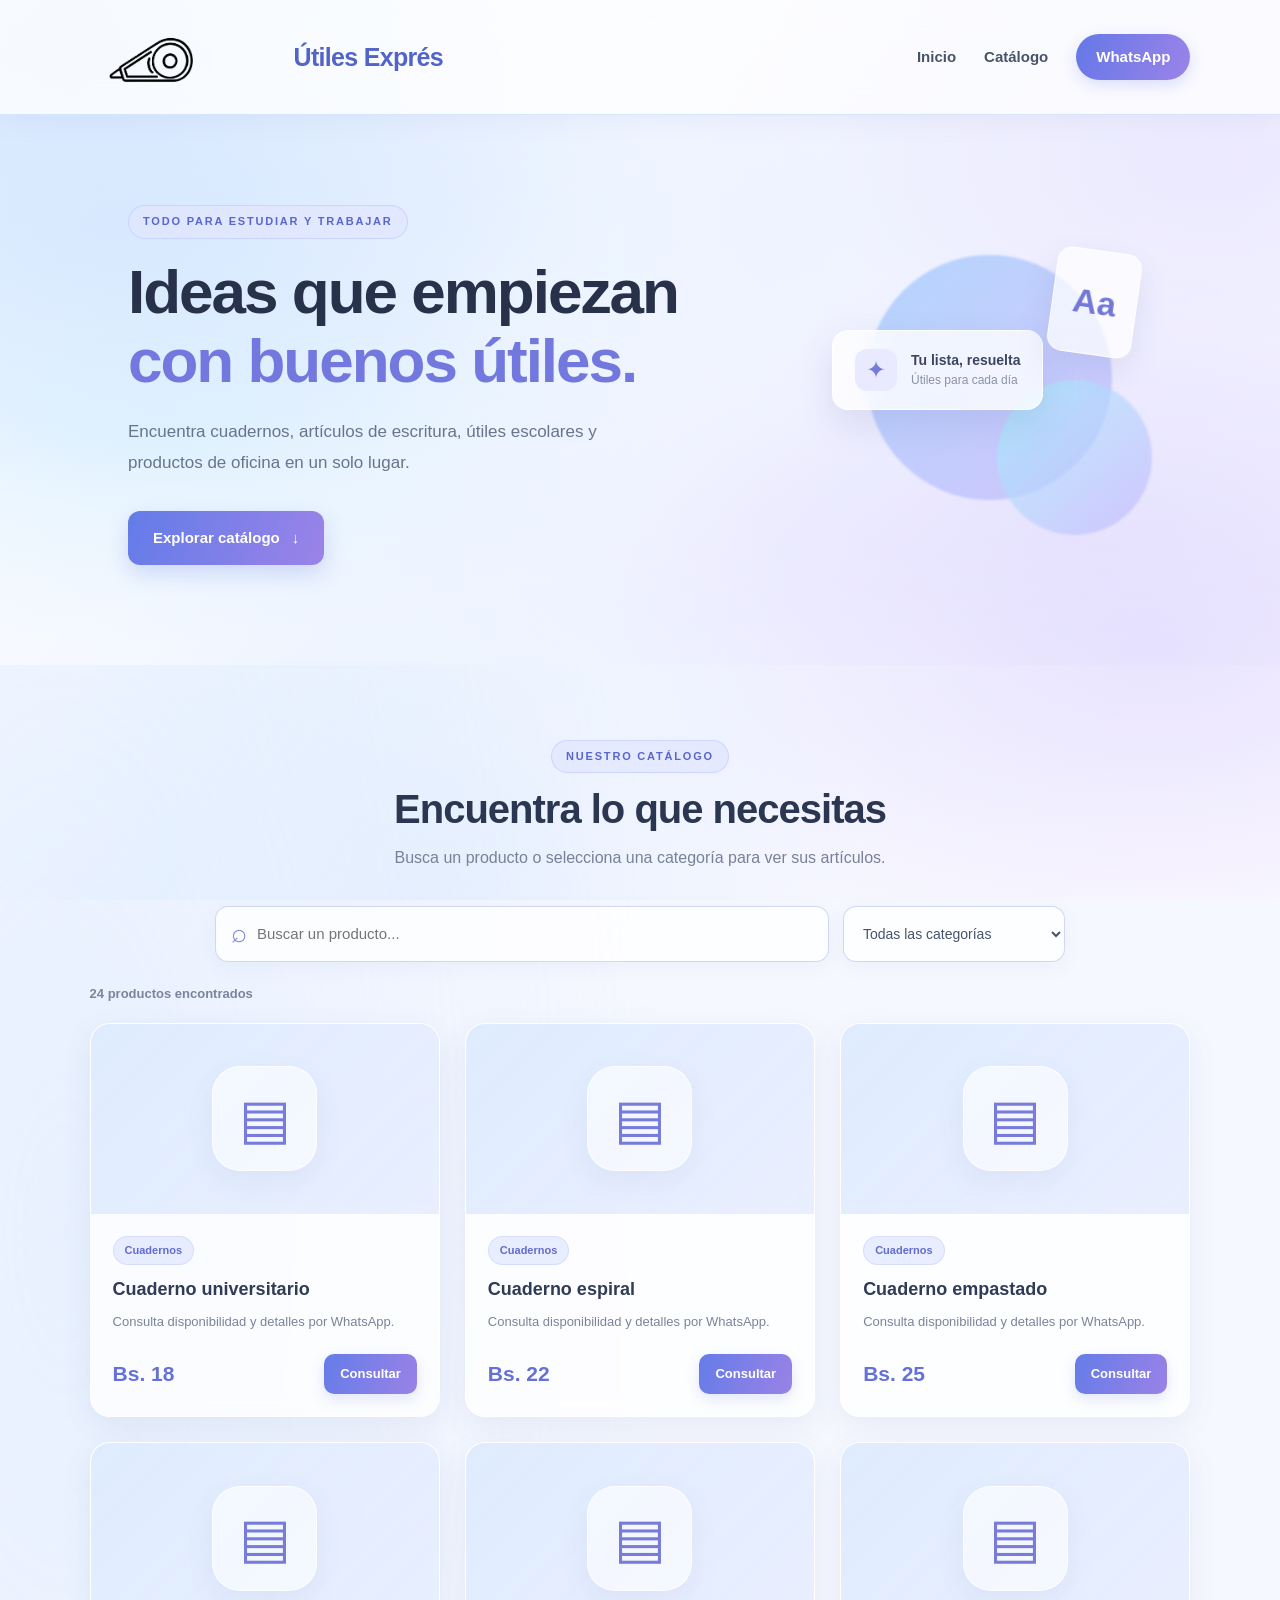
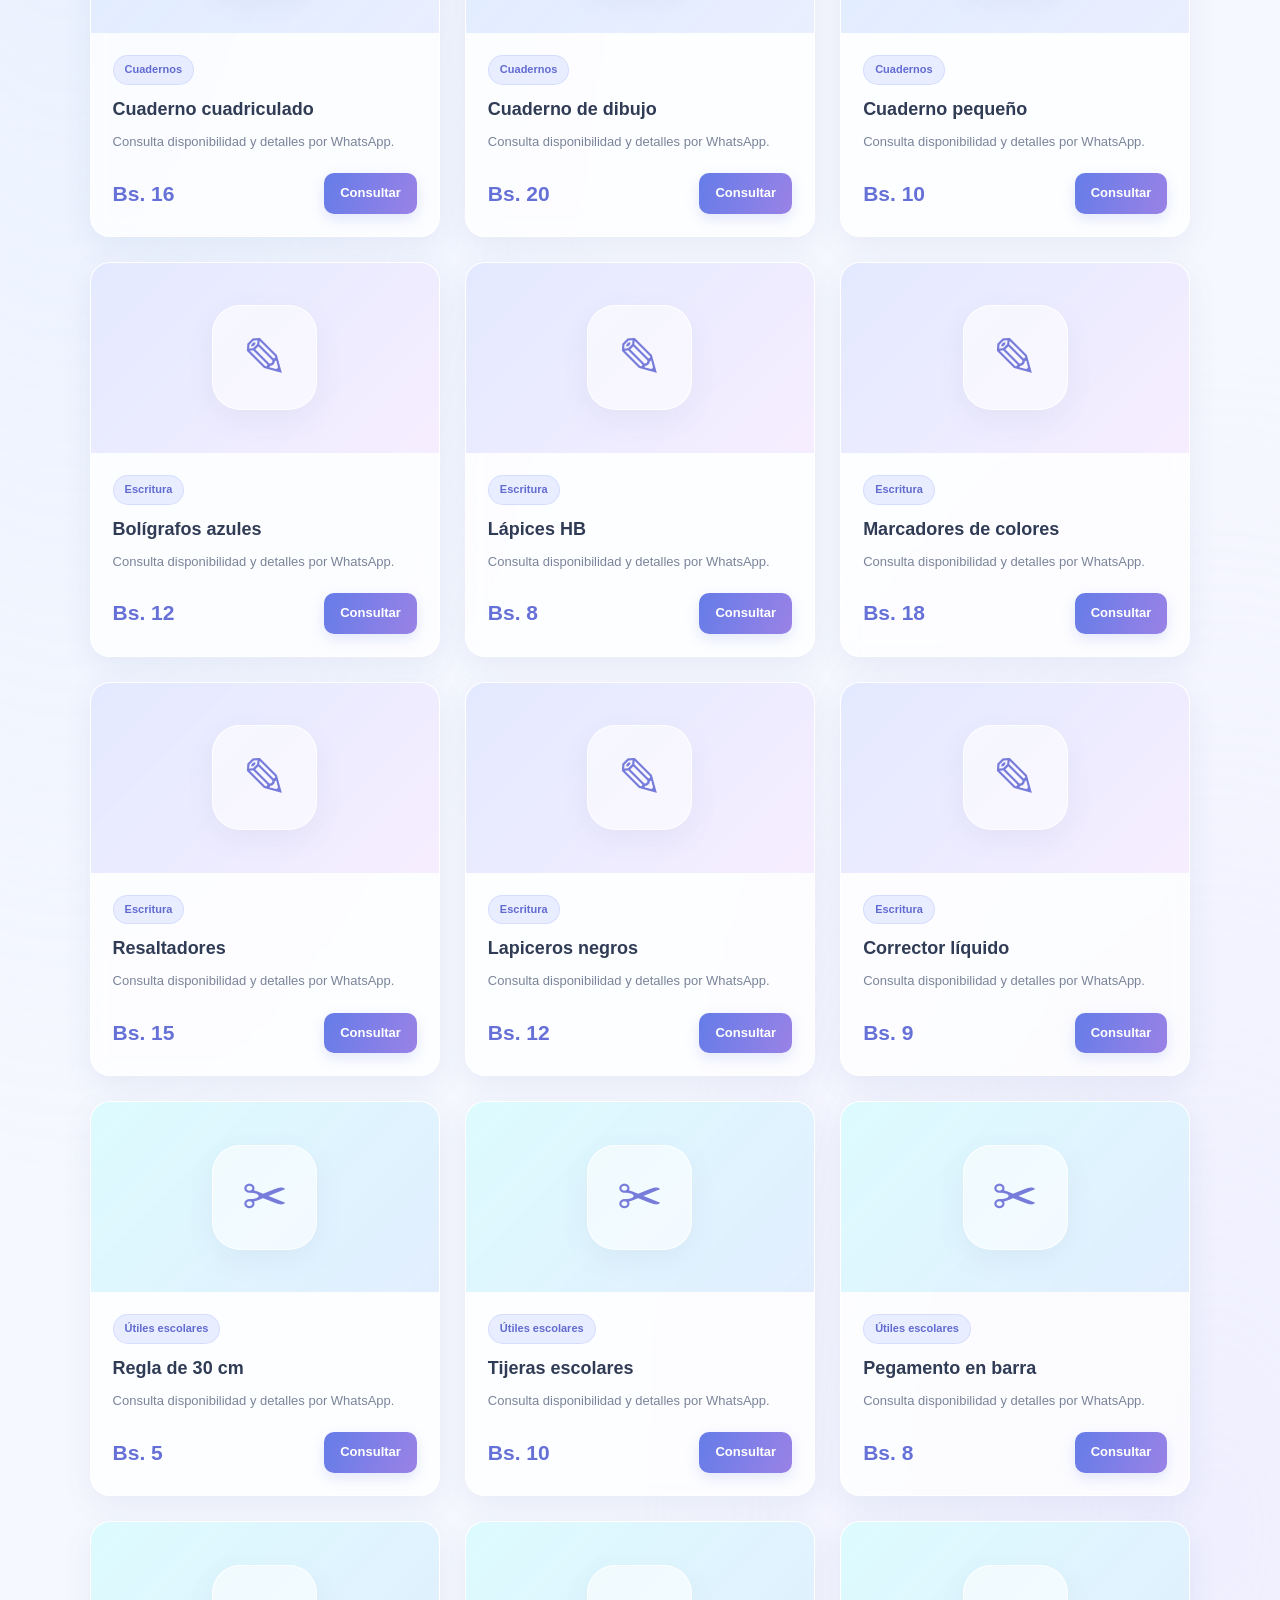
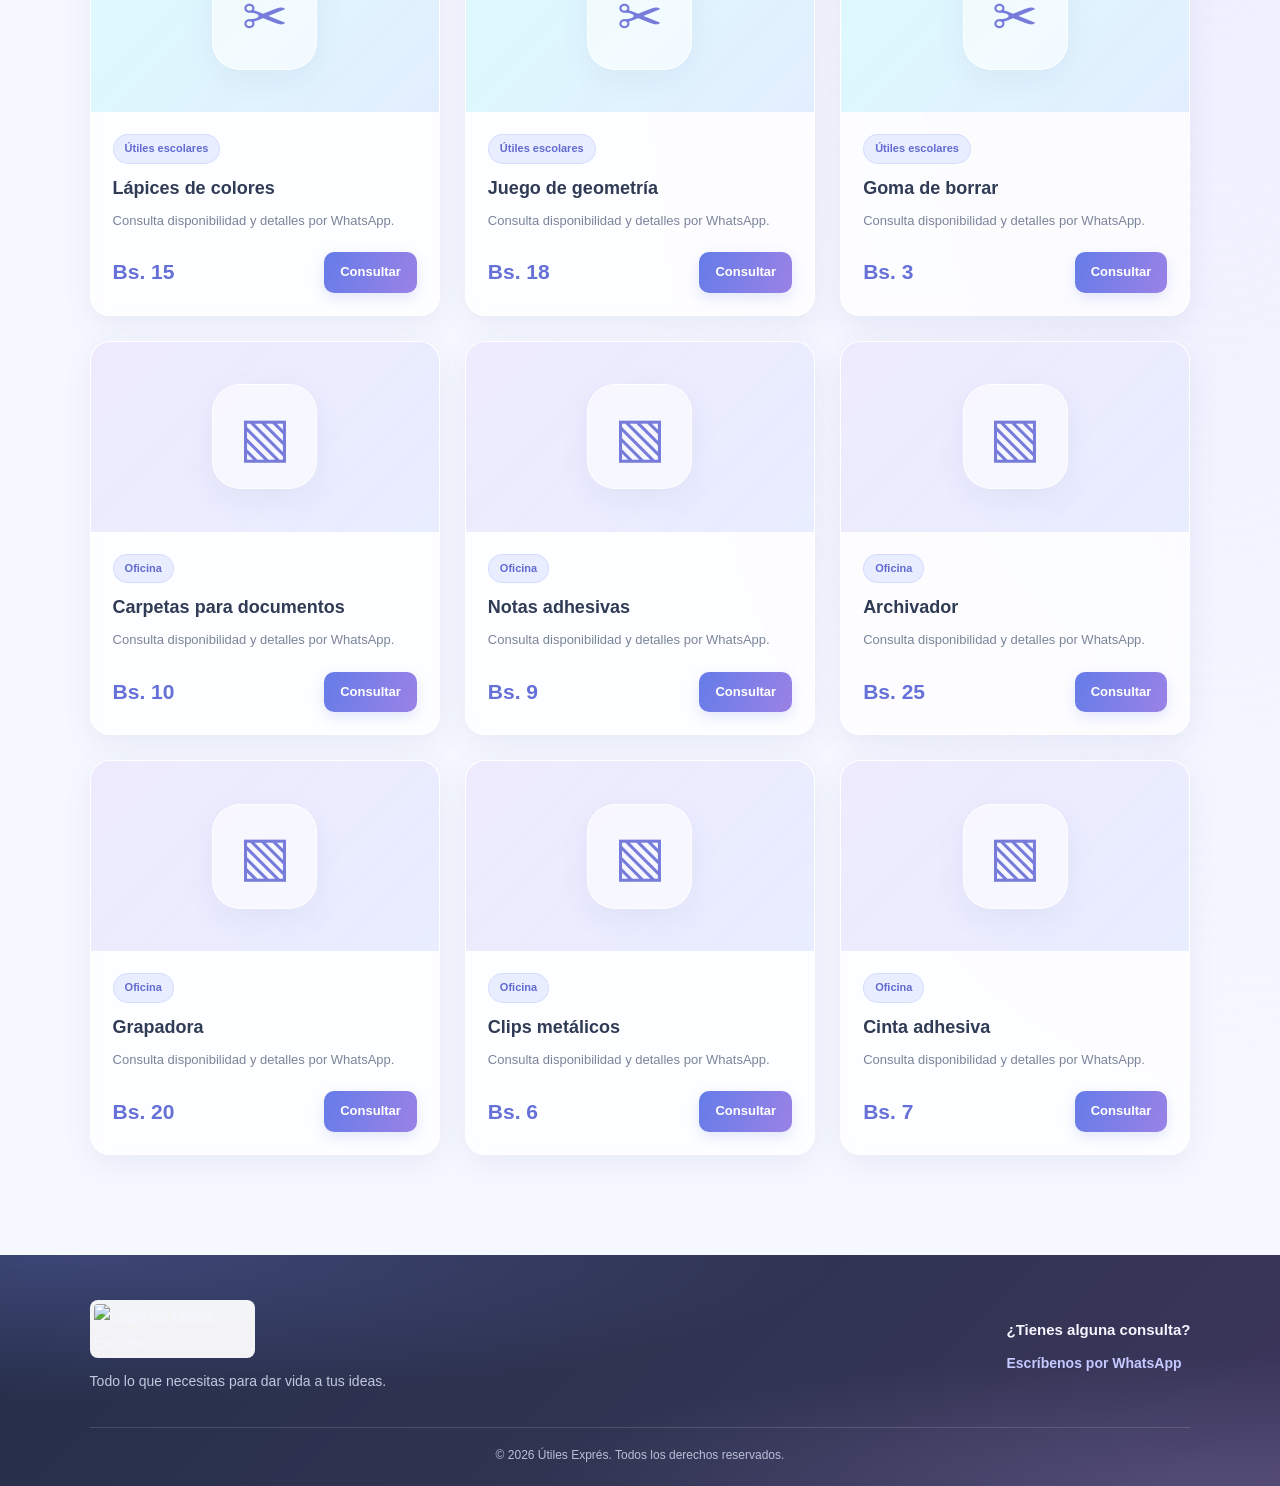
==== index.html @ eb725228 "eduuuuu" ====
<!DOCTYPE html>
<html lang="es">
<head>
    <meta charset="UTF-8">
    <meta name="viewport" content="width=device-width, initial-scale=1.0">
    <meta name="description" content="Catálogo de útiles escolares y artículos de oficina de Útiles Exprés.">

    <title>Útiles Exprés | Catálogo</title>

    <link rel="stylesheet" href="style.css">
    <script src="script.js" defer></script>
</head>

<body>

    <!-- ENCABEZADO -->
    <header class="encabezado">

        <a class="marca" href="#inicio" aria-label="Útiles Exprés">

            <img
                class="logo"
                src="static/logo.jpg"
                alt="Logo de Útiles Exprés"
            >

            <span class="nombre-marca">Útiles Exprés</span>

        </a>

        <nav aria-label="Navegación principal">
            <a href="#inicio">Inicio</a>
            <a href="#catalogo">Catálogo</a>

            <a
                class="nav-contacto"
                href="https://wa.me/59165713521?text=Hola%2C%20quiero%20consultar%20por%20sus%20productos."
                target="_blank"
                rel="noopener noreferrer"
            >
                WhatsApp
            </a>
        </nav>

    </header>


    <!-- CONTENIDO PRINCIPAL -->
    <main>

        <!-- PORTADA -->
        <section class="portada" id="inicio">

            <div class="portada-contenido">

                <span class="etiqueta">
                    TODO PARA ESTUDIAR Y TRABAJAR
                </span>

                <h1>
                    Ideas que empiezan<br>
                    <span>con buenos útiles.</span>
                </h1>

                <p>
                    Encuentra cuadernos, artículos de escritura,
                    útiles escolares y productos de oficina en un solo lugar.
                </p>

                <a class="boton-principal" href="#catalogo">
                    Explorar catálogo
                    <span aria-hidden="true">↓</span>
                </a>

            </div>


            <div class="portada-decoracion" aria-hidden="true">

                <div class="circulo circulo-uno"></div>
                <div class="circulo circulo-dos"></div>

                <div class="tarjeta-flotante">
                    <span>✦</span>

                    <div>
                        <strong>Tu lista, resuelta</strong>
                        <small>Útiles para cada día</small>
                    </div>
                </div>

                <div class="hoja-flotante">Aa</div>

            </div>

        </section>


        <!-- CATÁLOGO -->
        <section class="productos seccion" id="catalogo">

            <div class="titulo-seccion">

                <span class="etiqueta">
                    NUESTRO CATÁLOGO
                </span>

                <h2>Encuentra lo que necesitas</h2>

                <p>
                    Busca un producto o selecciona una categoría
                    para ver sus artículos.
                </p>

            </div>


            <!-- BUSCADOR Y CATEGORÍAS -->
            <div class="controles-catalogo">

                <label class="buscador-wrap">

                    <span aria-hidden="true">⌕</span>

                    <input
                        type="search"
                        id="buscador"
                        placeholder="Buscar un producto..."
                        aria-label="Buscar productos"
                    >

                </label>


                <label class="categoria-wrap">

                    <span class="sr-only">
                        Filtrar por categoría
                    </span>

                    <select id="categoria" aria-label="Filtrar por categoría">

                        <option value="todos">
                            Todas las categorías
                        </option>

                        <option value="cuadernos">
                            Cuadernos
                        </option>

                        <option value="escritura">
                            Escritura
                        </option>

                        <option value="escolar">
                            Útiles escolares
                        </option>

                        <option value="oficina">
                            Oficina
                        </option>

                    </select>

                </label>

            </div>


            <!-- RESULTADOS -->
            <div
                class="resumen-resultados"
                id="resumen-resultados"
                aria-live="polite"
            ></div>


            <!-- PRODUCTOS GENERADOS POR JAVASCRIPT -->
            <div
                class="catalogo-grid"
                id="lista-productos"
            ></div>


            <p class="sin-resultados" id="sin-resultados" hidden>
                No encontramos productos con esa búsqueda.
                Prueba con otro nombre o categoría.
            </p>

        </section>

    </main>


    <!-- PIE DE PÁGINA -->
    <footer>

        <div class="footer-contenido">

            <div>

                <a
                    class="marca marca-footer"
                    href="#inicio"
                    aria-label="Volver al inicio"
                >

                    <img
                        class="logo logo-footer"
                        src="static/logo.jpeg"
                        alt="Logo de Útiles Exprés"
                    >

                </a>

                <p>
                    Todo lo que necesitas para dar vida a tus ideas.
                </p>

            </div>


            <div class="footer-contacto">

                <strong>¿Tienes alguna consulta?</strong>

                <a
                    href="https://wa.me/59165713521?text=Hola%2C%20quiero%20hacer%20una%20consulta."
                    target="_blank"
                    rel="noopener noreferrer"
                >
                    Escríbenos por WhatsApp
                </a>

            </div>

        </div>


        <div class="copyright">

            © <span id="anio"></span>
            Útiles Exprés. Todos los derechos reservados.

        </div>

    </footer>

</body>
</html>
---- style.css ----
/* =========================================
   1. CONFIGURACIÓN GENERAL
========================================= */

* {
    margin: 0;
    padding: 0;
    box-sizing: border-box;
}

html {
    scroll-behavior: smooth;
    scroll-padding-top: 100px;
    background: #f5f7ff;
}

body {
    min-height: 100vh;
    font-family: "Segoe UI", Arial, sans-serif;
    color: #29334b;
    line-height: 1.6;
    overflow-x: hidden;

    /* Degradados suaves en toda la página */
    background:
        radial-gradient(ellipse at 5% 5%,
            rgba(191, 219, 254, 0.60), transparent 35%),
        radial-gradient(ellipse at 95% 18%,
            rgba(221, 214, 254, 0.52), transparent 35%),
        radial-gradient(ellipse at 12% 48%,
            rgba(186, 230, 253, 0.40), transparent 32%),
        radial-gradient(ellipse at 90% 72%,
            rgba(196, 181, 253, 0.35), transparent 34%),
        radial-gradient(ellipse at 35% 98%,
            rgba(219, 234, 254, 0.55), transparent 35%),
        linear-gradient(135deg, #fbfcff, #f0f5ff 48%, #faf7ff);

    background-attachment: fixed;
}

a {
    color: inherit;
    text-decoration: none;
    transition: color 0.25s ease, transform 0.25s ease,
                box-shadow 0.25s ease;
}

button,
input,
select {
    font: inherit;
}

img {
    max-width: 100%;
    display: block;
}

[hidden] {
    display: none !important;
}

.sr-only {
    position: absolute;
    width: 1px;
    height: 1px;
    padding: 0;
    margin: -1px;
    overflow: hidden;
    clip: rect(0, 0, 0, 0);
    white-space: nowrap;
    border: 0;
}


/* =========================================
   2. ENCABEZADO Y LOGO
========================================= */

.encabezado {
    position: sticky;
    top: 0;
    z-index: 100;

    display: flex;
    align-items: center;
    justify-content: space-between;
    gap: 25px;

    padding: 12px 7%;
    background: rgba(255, 255, 255, 0.76);
    border-bottom: 1px solid rgba(191, 219, 254, 0.65);
    box-shadow: 0 5px 25px rgba(100, 116, 180, 0.08);

    backdrop-filter: blur(18px);
    -webkit-backdrop-filter: blur(18px);
}

.marca {
    display: inline-flex;
    align-items: center;
    gap: 14px;
    flex-shrink: 0;
    text-decoration: none;
}

/* NUEVO TEXTO JUNTO AL LOGO */

.nombre-marca {
    color: #5264c9;
    font-size: 25px;
    font-weight: 800;
    letter-spacing: -0.7px;
    white-space: nowrap;
}

.logo {
    width: 190px;
    height: 90px;
    object-fit: contain;
    object-position: left center;
}

nav {
    display: flex;
    align-items: center;
    justify-content: flex-end;
    flex-wrap: wrap;
    gap: 28px;
}

nav a {
    color: #48536a;
    font-size: 15px;
    font-weight: 650;
}

nav a:hover {
    color: #5b63d9;
}

nav .nav-contacto {
    padding: 11px 20px;
    color: white;
    border-radius: 30px;
    background: linear-gradient(110deg, #6578e8, #9b83e8);
    box-shadow: 0 5px 15px rgba(101, 120, 232, 0.22);
}

nav .nav-contacto:hover {
    color: white;
    transform: translateY(-2px);
    box-shadow: 0 8px 20px rgba(101, 120, 232, 0.30);
}


/* =========================================
   3. PORTADA
========================================= */

.portada {
    position: relative;
    isolation: isolate;
    overflow: hidden;

    display: flex;
    align-items: center;
    justify-content: space-between;
    gap: 45px;

    min-height: 510px;
    padding: 90px 10% 100px;

    background:
        radial-gradient(ellipse at 10% 20%,
            rgba(191, 219, 254, 0.40), transparent 45%),
        radial-gradient(ellipse at 85% 75%,
            rgba(221, 214, 254, 0.44), transparent 45%),
        rgba(255, 255, 255, 0.16);
}

.portada-contenido {
    position: relative;
    z-index: 2;
    width: min(100%, 650px);
}

.etiqueta {
    display: inline-block;
    margin-bottom: 18px;
    padding: 7px 14px;

    color: #5866ce;
    background: rgba(225, 231, 255, 0.76);
    border: 1px solid rgba(165, 180, 252, 0.38);
    border-radius: 30px;

    font-size: 11px;
    font-weight: 800;
    letter-spacing: 1.8px;
}

.portada h1 {
    margin-bottom: 22px;
    color: #27324a;
    font-size: clamp(38px, 5vw, 62px);
    font-weight: 800;
    letter-spacing: -2px;
    line-height: 1.12;
}

.portada h1 span {
    color: #7278dd;
}

.portada-contenido > p {
    max-width: 540px;
    margin-bottom: 32px;
    color: #68748c;
    font-size: 17px;
    line-height: 1.8;
}

.boton-principal {
    display: inline-flex;
    align-items: center;
    gap: 12px;

    padding: 15px 25px;
    border-radius: 12px;
    color: white;

    background: linear-gradient(110deg, #637ce8, #9b83e8);
    box-shadow: 0 9px 22px rgba(101, 120, 232, 0.24);

    font-size: 15px;
    font-weight: 750;
}

.boton-principal:hover {
    color: white;
    transform: translateY(-3px);
    box-shadow: 0 13px 28px rgba(101, 120, 232, 0.32);
}

/* Decoración de la portada */

.portada-decoracion {
    position: relative;
    flex: 0 0 320px;
    height: 300px;
}

.circulo {
    position: absolute;
    border-radius: 50%;
    filter: blur(1px);
}

.circulo-uno {
    width: 245px;
    height: 245px;
    top: 20px;
    left: 35px;
    background: linear-gradient(135deg,
        rgba(147, 197, 253, 0.65),
        rgba(196, 181, 253, 0.65));
}

.circulo-dos {
    width: 155px;
    height: 155px;
    right: 0;
    bottom: 0;
    background: linear-gradient(135deg,
        rgba(165, 243, 252, 0.65),
        rgba(196, 181, 253, 0.65));
}

.tarjeta-flotante {
    position: absolute;
    top: 95px;
    left: 0;

    display: flex;
    align-items: center;
    gap: 14px;

    padding: 18px 22px;
    border: 1px solid rgba(255, 255, 255, 0.85);
    border-radius: 16px;

    background: rgba(255, 255, 255, 0.78);
    box-shadow: 0 15px 35px rgba(75, 91, 150, 0.13);

    backdrop-filter: blur(12px);
}

.tarjeta-flotante > span {
    display: grid;
    place-items: center;
    width: 42px;
    height: 42px;
    border-radius: 12px;
    background: #e9eaff;
    color: #777cda;
    font-size: 24px;
}

.tarjeta-flotante strong,
.tarjeta-flotante small {
    display: block;
}

.tarjeta-flotante strong {
    color: #3c4560;
    font-size: 14px;
}

.tarjeta-flotante small {
    color: #8992a8;
    font-size: 12px;
}

.hoja-flotante {
    position: absolute;
    right: 15px;
    top: 15px;

    display: grid;
    place-items: center;
    width: 85px;
    height: 105px;

    border: 1px solid rgba(255, 255, 255, 0.9);
    border-radius: 15px;
    background: rgba(255, 255, 255, 0.72);
    box-shadow: 0 12px 30px rgba(82, 99, 160, 0.12);

    color: #7378d8;
    font-size: 34px;
    font-weight: 800;
    transform: rotate(8deg);
}


/* =========================================
   4. CATÁLOGO
========================================= */

.seccion {
    scroll-margin-top: 100px;
}

.productos {
    min-height: 500px;
    padding: 75px 7% 100px;

    background:
        radial-gradient(ellipse at 5% 15%,
            rgba(191, 219, 254, 0.25), transparent 35%),
        radial-gradient(ellipse at 95% 65%,
            rgba(221, 214, 254, 0.27), transparent 35%),
        rgba(255, 255, 255, 0.12);
}

.titulo-seccion {
    max-width: 750px;
    margin: 0 auto;
    text-align: center;
}

.titulo-seccion .etiqueta {
    margin-bottom: 12px;
}

.titulo-seccion h2 {
    margin-bottom: 12px;
    color: #2b3650;
    font-size: clamp(28px, 3.5vw, 40px);
    line-height: 1.2;
    letter-spacing: -1px;
}

.titulo-seccion p {
    color: #778198;
    font-size: 16px;
}


/* =========================================
   5. BUSCADOR Y CATEGORÍAS
========================================= */

.controles-catalogo {
    display: flex;
    align-items: stretch;
    justify-content: center;
    gap: 14px;

    max-width: 850px;
    margin: 35px auto 18px;
}

.buscador-wrap,
.categoria-wrap {
    display: flex;
    align-items: center;
    min-width: 0;

    border: 1px solid rgba(190, 200, 235, 0.70);
    border-radius: 13px;
    background: rgba(255, 255, 255, 0.78);
    box-shadow: 0 5px 20px rgba(92, 108, 165, 0.06);
}

.buscador-wrap {
    flex: 1;
    gap: 10px;
    padding: 0 15px;
}

.buscador-wrap > span {
    color: #8588d8;
    font-size: 27px;
}

.buscador-wrap input {
    width: 100%;
    min-width: 0;
    padding: 15px 0;

    border: none;
    outline: none;
    background: transparent;
    color: #29334b;
    font-size: 15px;
}

.buscador-wrap:focus-within,
.categoria-wrap:focus-within {
    border-color: #9298ed;
    box-shadow: 0 0 0 4px rgba(146, 152, 237, 0.13);
}

.categoria-wrap select {
    width: 220px;
    max-width: 100%;
    padding: 15px;

    border: none;
    outline: none;
    background: transparent;
    color: #48536a;
    cursor: pointer;
    font-size: 14px;
}

/* Conteo de productos */

.resumen-resultados {
    max-width: 1200px;
    margin: 22px auto 0;
    color: #7b849c;
    font-size: 13px;
    font-weight: 650;
}


/* =========================================
   6. CUADRÍCULA DE PRODUCTOS
========================================= */

.catalogo-grid {
    display: grid;
    grid-template-columns: repeat(3, minmax(0, 1fr));
    gap: 25px;

    max-width: 1200px;
    margin: 18px auto 0;
    align-items: stretch;
}

.producto {
    min-width: 0;
    overflow: hidden;

    border: 1px solid rgba(255, 255, 255, 0.92);
    border-radius: 20px;
    background: rgba(255, 255, 255, 0.76);
    box-shadow: 0 9px 30px rgba(81, 98, 151, 0.09);

    backdrop-filter: blur(10px);
    transition: transform 0.28s ease, box-shadow 0.28s ease;
}

.producto:hover {
    transform: translateY(-6px);
    box-shadow: 0 16px 38px rgba(81, 98, 151, 0.16);
}

.producto-imagen {
    display: grid;
    place-items: center;
    height: 190px;
    overflow: hidden;
}

.producto-imagen span {
    display: grid;
    place-items: center;
    width: 105px;
    height: 105px;

    border: 1px solid rgba(255, 255, 255, 0.85);
    border-radius: 28px;
    background: rgba(255, 255, 255, 0.58);
    box-shadow: 0 10px 28px rgba(85, 100, 150, 0.08);

    color: #777cda;
    font-size: 55px;
}

.imagen-cuadernos {
    background: linear-gradient(135deg,
        rgba(219, 234, 254, 0.90),
        rgba(224, 231, 255, 0.68));
}

.imagen-escritura {
    background: linear-gradient(135deg,
        rgba(224, 231, 255, 0.90),
        rgba(243, 232, 255, 0.75));
}

.imagen-escolar {
    background: linear-gradient(135deg,
        rgba(207, 250, 254, 0.72),
        rgba(219, 234, 254, 0.80));
}

.imagen-oficina {
    background: linear-gradient(135deg,
        rgba(237, 233, 254, 0.92),
        rgba(224, 231, 255, 0.75));
}

.producto-info {
    display: flex;
    flex-direction: column;
    padding: 22px;
    height: calc(100% - 190px);
}

.producto-categoria {
    align-self: flex-start;
    display: inline-block;
    margin-bottom: 12px;
    padding: 5px 11px;

    border: 1px solid rgba(165, 180, 252, 0.28);
    border-radius: 30px;
    background: rgba(224, 231, 255, 0.75);
    color: #626bd0;

    font-size: 11px;
    font-weight: 750;
}

.producto-info h3 {
    margin-bottom: 9px;
    color: #303b55;
    font-size: 18px;
    line-height: 1.4;
}

.producto-info p {
    margin-bottom: 20px;
    color: #7a849a;
    font-size: 13px;
    line-height: 1.7;
}

.producto-pie {
    display: flex;
    align-items: center;
    justify-content: space-between;
    flex-wrap: wrap;
    gap: 12px;
    margin-top: auto;
}

.precio {
    color: #6671d8;
    font-size: 21px;
    font-weight: 800;
}

.boton-comprar {
    display: inline-flex;
    align-items: center;
    justify-content: center;

    padding: 10px 16px;
    border-radius: 10px;
    color: white;

    background: linear-gradient(110deg, #657ce8, #9a82e6);
    box-shadow: 0 5px 14px rgba(101, 120, 232, 0.18);

    font-size: 13px;
    font-weight: 750;
}

.boton-comprar:hover {
    color: white;
    transform: translateY(-2px);
    box-shadow: 0 8px 18px rgba(101, 120, 232, 0.28);
}

.sin-resultados {
    max-width: 700px;
    margin: 35px auto 0;
    padding: 25px;
    border: 1px solid rgba(190, 200, 235, 0.65);
    border-radius: 15px;
    background: rgba(255, 255, 255, 0.65);
    color: #68748c;
    text-align: center;
}


/* =========================================
   7. PIE DE PÁGINA
========================================= */

footer {
    padding: 45px 7% 20px;

    background:
        radial-gradient(ellipse at 5% 0%,
            rgba(129, 140, 248, 0.25), transparent 45%),
        radial-gradient(ellipse at 95% 100%,
            rgba(196, 181, 253, 0.18), transparent 40%),
        linear-gradient(135deg, #252e49, #303452 55%, #3c355b);

    color: #f5f6ff;
}

.footer-contenido {
    display: flex;
    justify-content: space-between;
    align-items: center;
    flex-wrap: wrap;
    gap: 30px;

    max-width: 1200px;
    margin: 0 auto;
}

.logo-footer {
    width: 165px;
    height: 58px;
    padding: 4px;
    border-radius: 8px;
    background: rgba(255, 255, 255, 0.94);
}

.footer-contenido p {
    margin-top: 12px;
    color: #c2c8dd;
    font-size: 14px;
}

.footer-contacto {
    display: flex;
    flex-direction: column;
    gap: 10px;
}

.footer-contacto strong {
    font-size: 15px;
}

.footer-contacto a {
    color: #c5c9ff;
    font-size: 14px;
    font-weight: 650;
}

.footer-contacto a:hover {
    color: white;
}

.copyright {
    max-width: 1200px;
    margin: 35px auto 0;
    padding-top: 18px;

    border-top: 1px solid rgba(255, 255, 255, 0.14);
    color: #b9c0d7;
    text-align: center;
    font-size: 12px;
}


/* =========================================
   8. TABLET
========================================= */

@media (max-width: 900px) {

    .nombre-marca {
        font-size: 22px;
    }

    .encabezado {
        padding: 12px 5%;
    }

    .logo {
        width: 155px;
        height: 58px;
    }

    nav {
        gap: 17px;
    }

    .portada {
        padding: 75px 6%;
        gap: 20px;
    }

    .portada-decoracion {
        flex-basis: 260px;
        transform: scale(0.88);
        transform-origin: center;
    }

    .productos {
        padding: 65px 5% 80px;
    }

    .catalogo-grid {
        grid-template-columns: repeat(2, minmax(0, 1fr));
        gap: 22px;
    }
}


/* =========================================
   9. CELULARES
========================================= */

@media (max-width: 600px) {

    .nombre-marca {
        font-size: 21px;
    }

    .encabezado {
        position: relative;
        flex-direction: column;
        gap: 10px;
        padding: 12px 18px 16px;
    }

    .logo {
        width: 165px;
        height: 58px;
        object-position: center;
    }

    nav {
        justify-content: center;
        gap: 15px;
    }

    nav a {
        font-size: 13px;
    }

    nav .nav-contacto {
        padding: 8px 13px;
    }

    .portada {
        flex-direction: column;
        align-items: flex-start;
        padding: 65px 22px 45px;
        gap: 15px;
    }

    .portada h1 {
        font-size: 39px;
        letter-spacing: -1.3px;
    }

    .portada-contenido > p {
        font-size: 15px;
    }

    .portada-decoracion {
        align-self: center;
        width: 280px;
        max-width: 100%;
        height: 230px;
        flex-basis: auto;
        transform: scale(0.82);
        transform-origin: top center;
        margin-bottom: -30px;
    }

    .productos {
        padding: 55px 18px 70px;
    }

    .titulo-seccion h2 {
        font-size: 29px;
    }

    .titulo-seccion p {
        font-size: 14px;
    }

    .controles-catalogo {
        flex-direction: column;
        gap: 12px;
        margin-top: 25px;
    }

    .buscador-wrap input {
        font-size: 14px;
    }

    .categoria-wrap select {
        width: 100%;
    }

    .catalogo-grid {
        grid-template-columns: 1fr;
        gap: 20px;
    }

    .producto-imagen {
        height: 205px;
    }

    .producto-info {
        height: auto;
        min-height: 200px;
        padding: 20px;
    }

    .producto-pie {
        margin-top: auto;
    }

    .footer-contenido {
        align-items: flex-start;
        flex-direction: column;
    }

    footer {
        padding: 35px 22px 18px;
    }
}


/* =========================================
   10. ACCESIBILIDAD
========================================= */

@media (prefers-reduced-motion: reduce) {

    html {
        scroll-behavior: auto;
    }

    *,
    *::before,
    *::after {
        transition-duration: 0.01ms !important;
    }
}
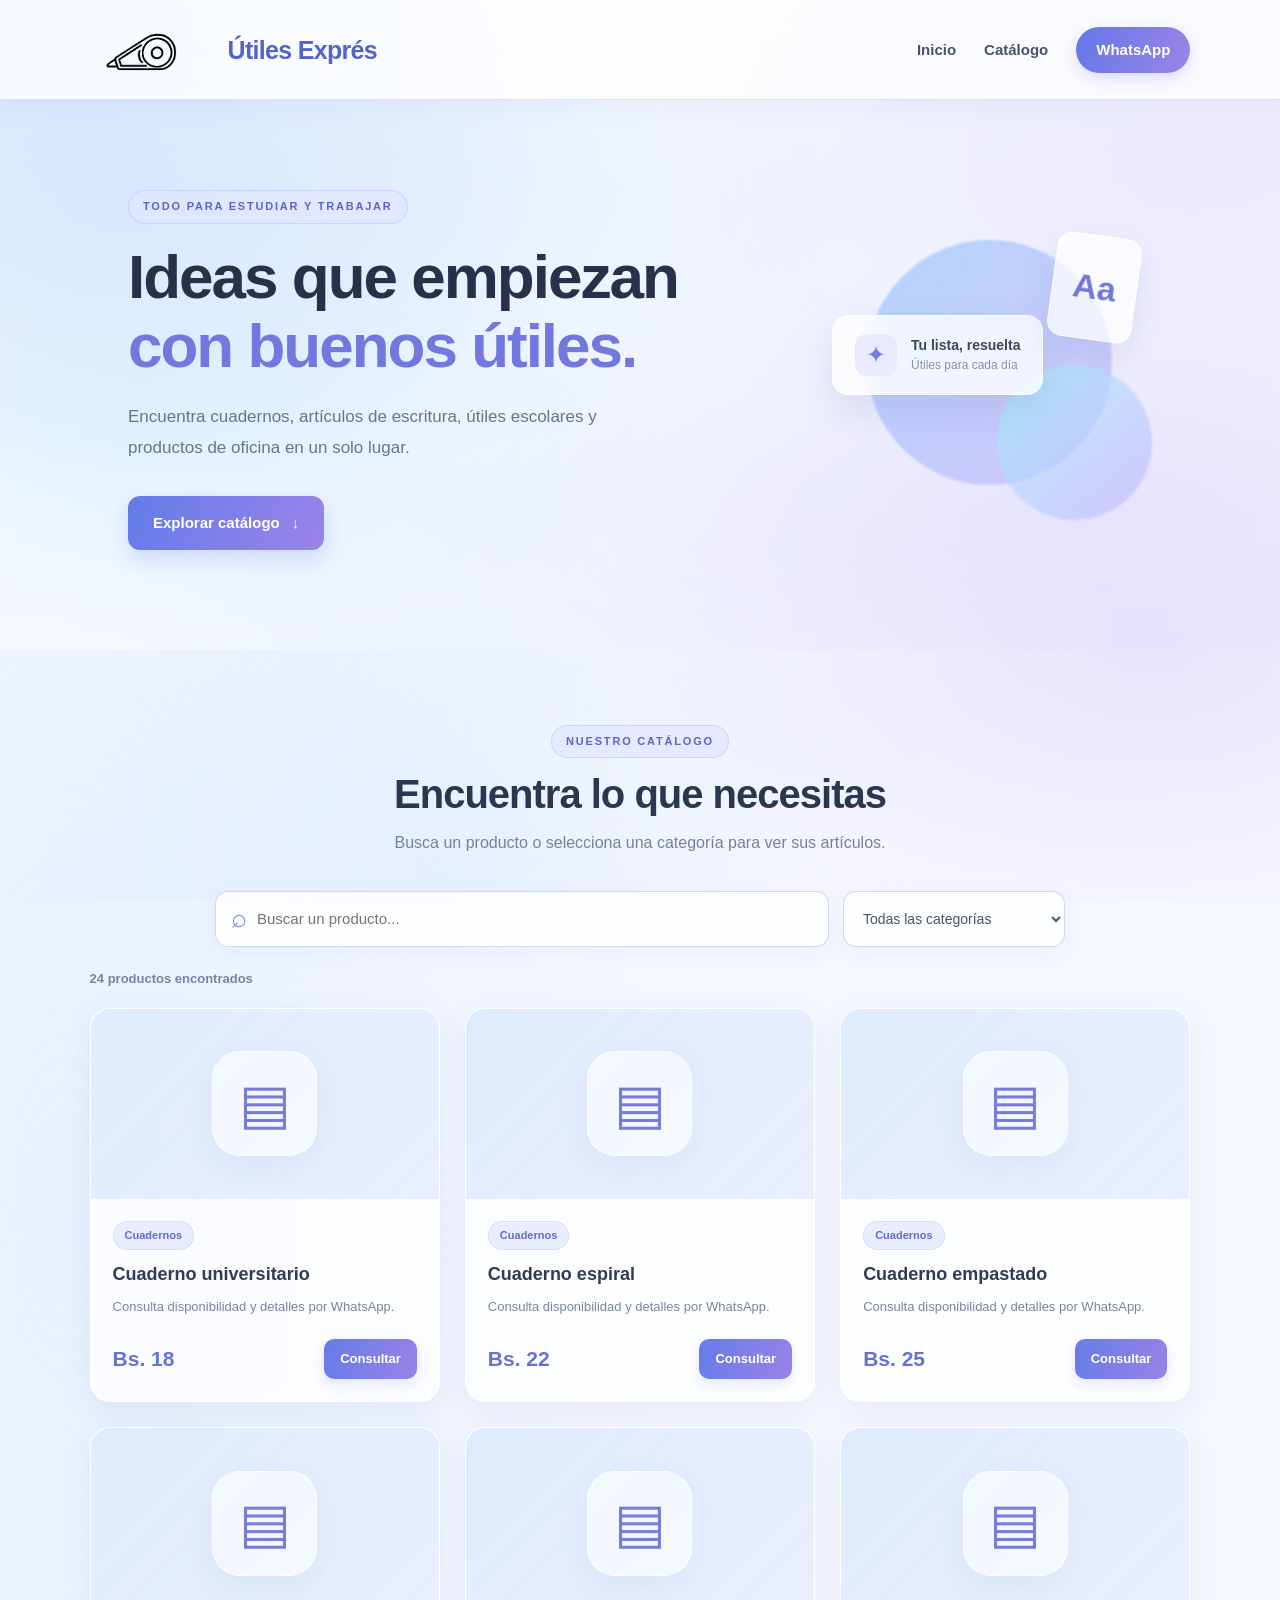
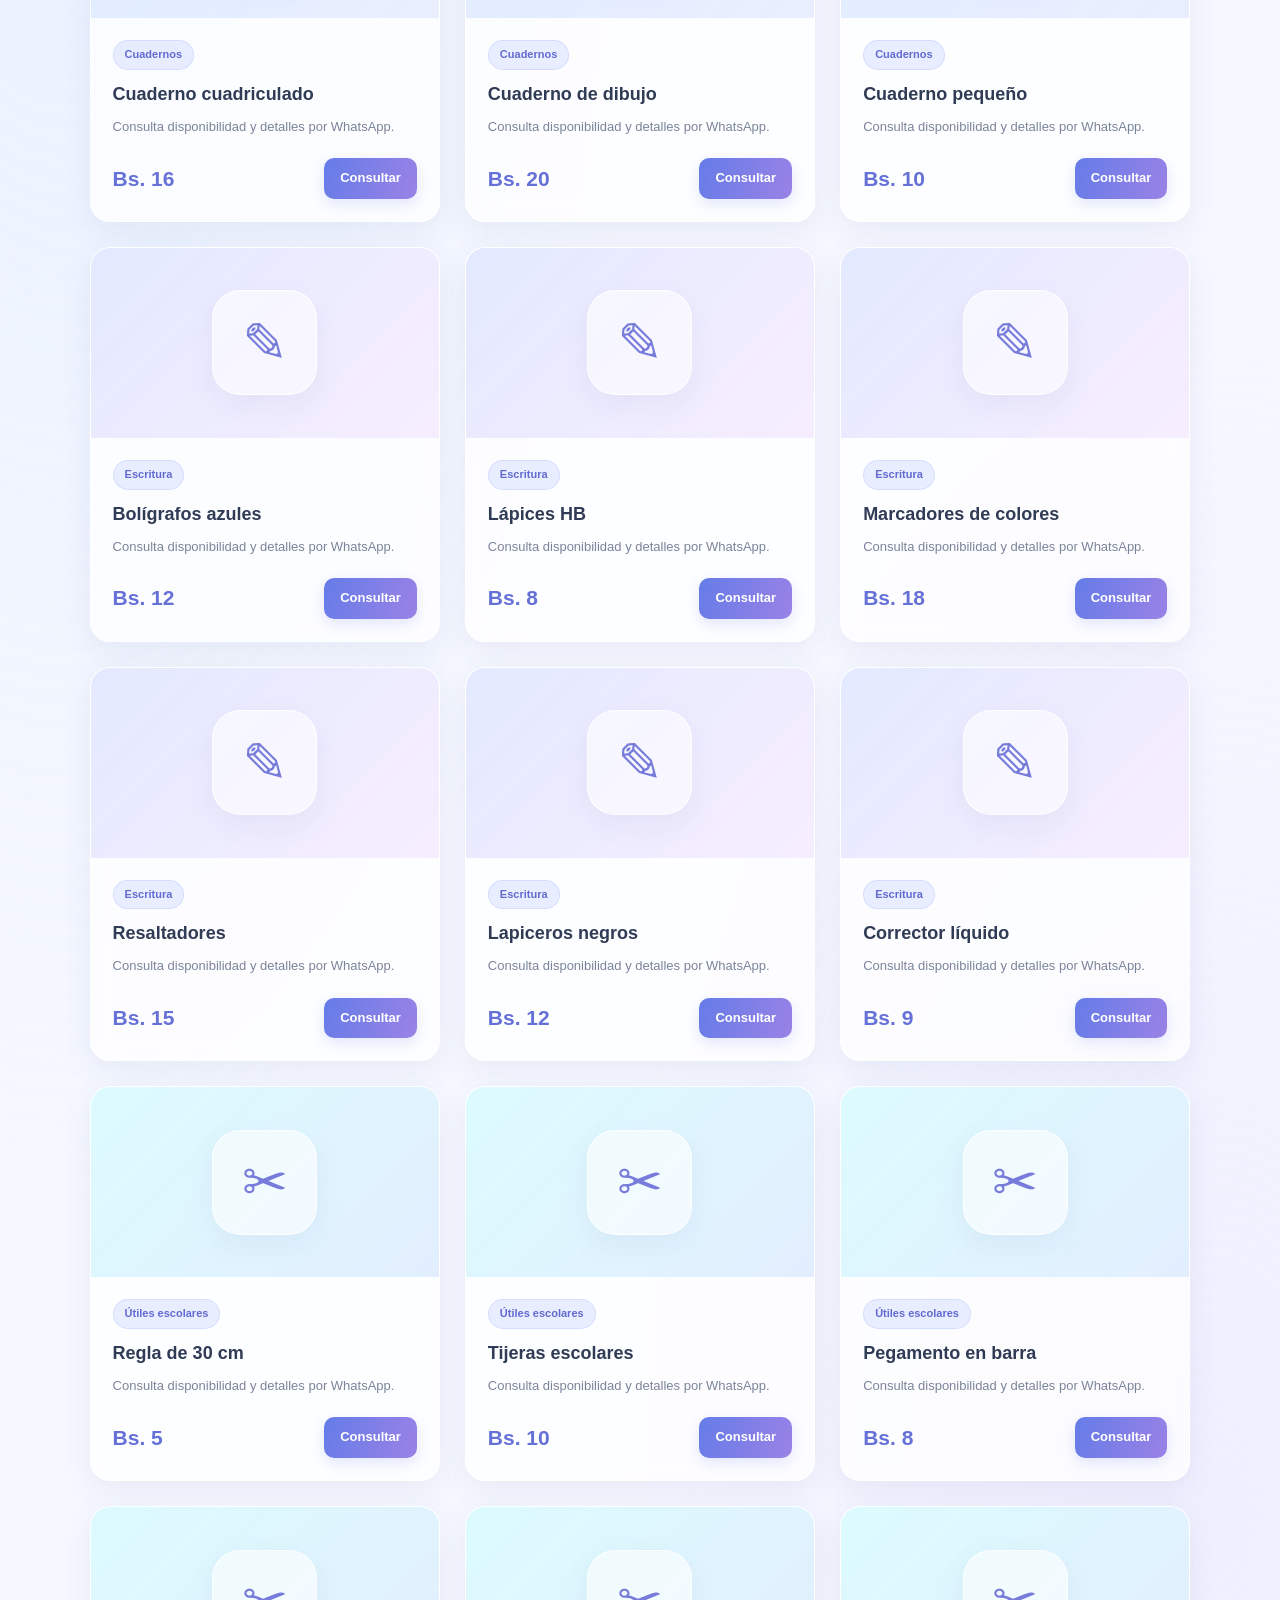
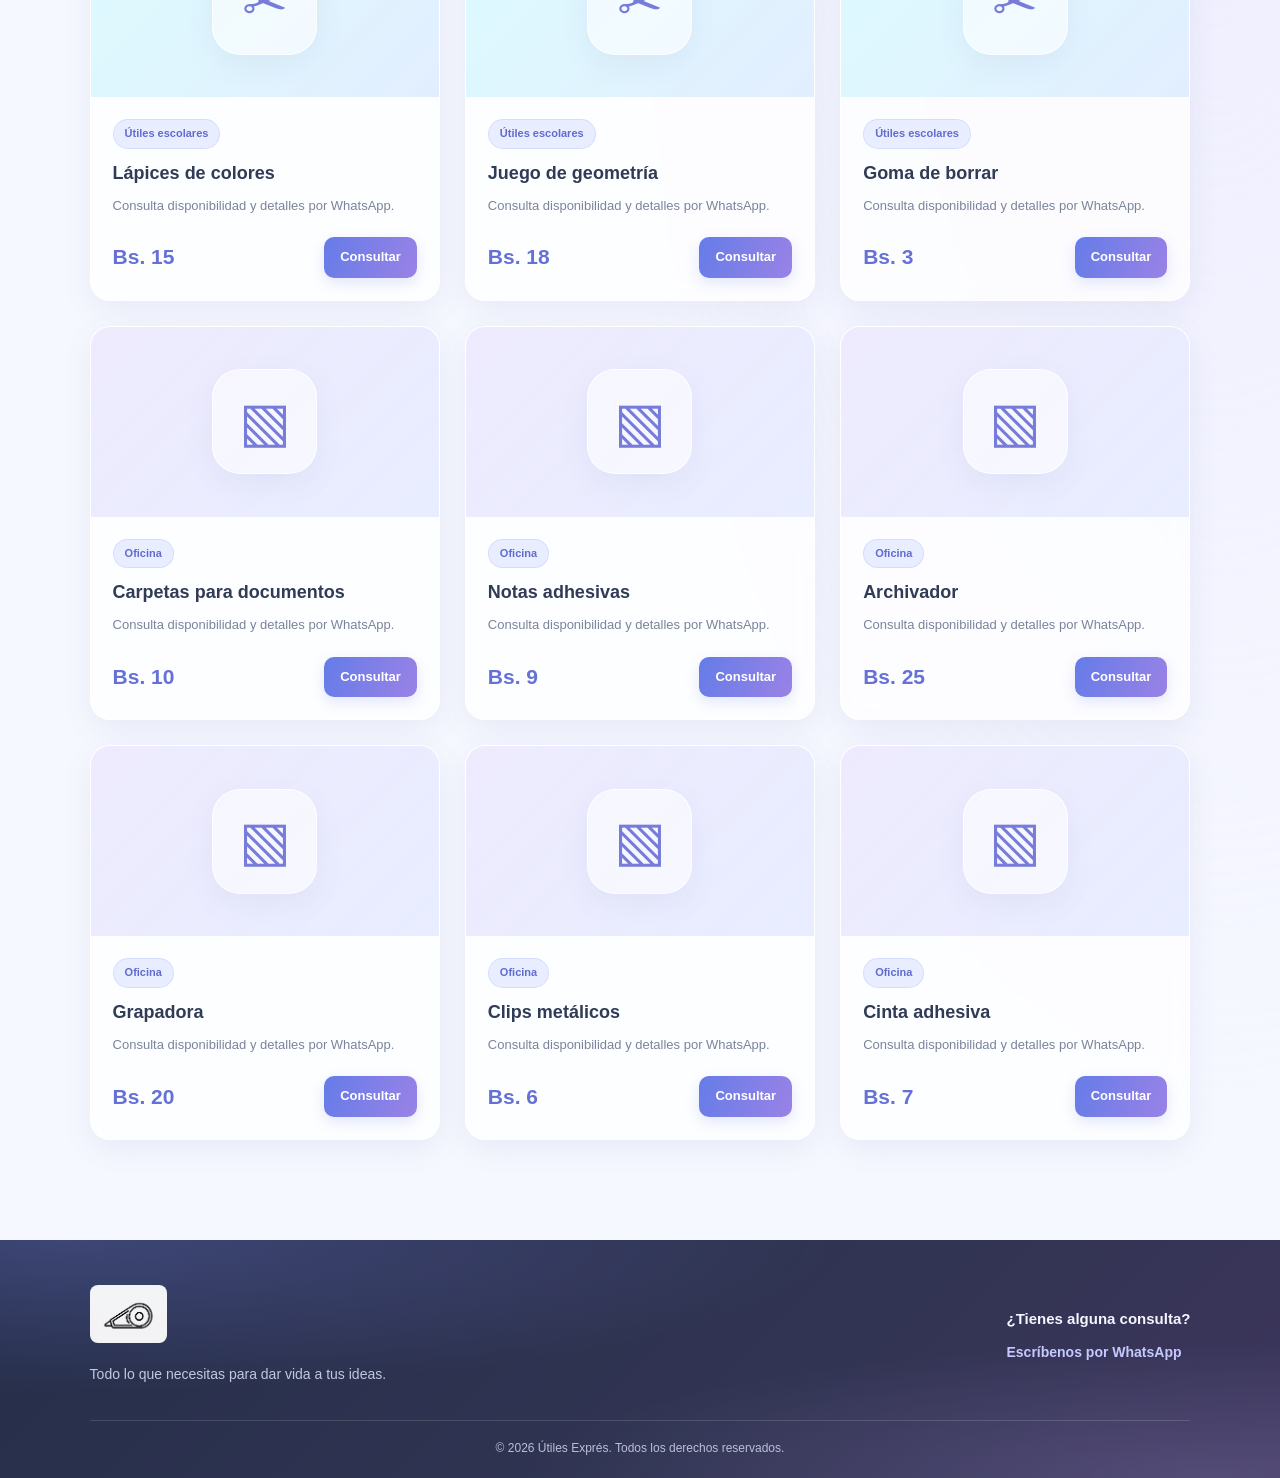
==== commit ee8efa9e: "eduuuuuuucortez" ====
--- a/index.html
+++ b/index.html
@@ -17,7 +17,6 @@
     <header class="encabezado">
 
         <a class="marca" href="#inicio" aria-label="Útiles Exprés">
-
             <img
                 class="logo"
                 src="static/logo.jpg"
@@ -25,7 +24,6 @@
             >
 
             <span class="nombre-marca">Útiles Exprés</span>
-
         </a>
 
         <nav aria-label="Navegación principal">
@@ -44,7 +42,6 @@
 
     </header>
 
-
     <!-- CONTENIDO PRINCIPAL -->
     <main>
 
@@ -73,7 +70,6 @@
                 </a>
 
             </div>
-
 
             <div class="portada-decoracion" aria-hidden="true">
 
@@ -95,7 +91,6 @@
 
         </section>
 
-
         <!-- CATÁLOGO -->
         <section class="productos seccion" id="catalogo">
 
@@ -113,7 +108,6 @@
                 </p>
 
             </div>
-
 
             <!-- BUSCADOR Y CATEGORÍAS -->
             <div class="controles-catalogo">
@@ -131,7 +125,6 @@
 
                 </label>
 
-
                 <label class="categoria-wrap">
 
                     <span class="sr-only">
@@ -165,7 +158,6 @@
                 </label>
 
             </div>
-
 
             <!-- RESULTADOS -->
             <div
@@ -174,14 +166,12 @@
                 aria-live="polite"
             ></div>
 
-
             <!-- PRODUCTOS GENERADOS POR JAVASCRIPT -->
             <div
                 class="catalogo-grid"
                 id="lista-productos"
             ></div>
 
-
             <p class="sin-resultados" id="sin-resultados" hidden>
                 No encontramos productos con esa búsqueda.
                 Prueba con otro nombre o categoría.
@@ -190,7 +180,6 @@
         </section>
 
     </main>
-
 
     <!-- PIE DE PÁGINA -->
     <footer>
@@ -207,7 +196,7 @@
 
                     <img
                         class="logo logo-footer"
-                        src="static/logo.jpeg"
+                        src="static/logo.jpg"
                         alt="Logo de Útiles Exprés"
                     >
 
@@ -218,7 +207,6 @@
                 </p>
 
             </div>
-
 
             <div class="footer-contacto">
 
@@ -236,7 +224,6 @@
 
         </div>
 
-
         <div class="copyright">
 
             © <span id="anio"></span>
--- a/style.css
+++ b/style.css
@@ -1,3 +1,4 @@
+
 /* =========================================
    1. CONFIGURACIÓN GENERAL
 ========================================= */
@@ -21,18 +22,12 @@
     line-height: 1.6;
     overflow-x: hidden;
 
-    /* Degradados suaves en toda la página */
     background:
-        radial-gradient(ellipse at 5% 5%,
-            rgba(191, 219, 254, 0.60), transparent 35%),
-        radial-gradient(ellipse at 95% 18%,
-            rgba(221, 214, 254, 0.52), transparent 35%),
-        radial-gradient(ellipse at 12% 48%,
-            rgba(186, 230, 253, 0.40), transparent 32%),
-        radial-gradient(ellipse at 90% 72%,
-            rgba(196, 181, 253, 0.35), transparent 34%),
-        radial-gradient(ellipse at 35% 98%,
-            rgba(219, 234, 254, 0.55), transparent 35%),
+        radial-gradient(ellipse at 5% 5%, rgba(191, 219, 254, 0.60), transparent 35%),
+        radial-gradient(ellipse at 95% 18%, rgba(221, 214, 254, 0.52), transparent 35%),
+        radial-gradient(ellipse at 12% 48%, rgba(186, 230, 253, 0.40), transparent 32%),
+        radial-gradient(ellipse at 90% 72%, rgba(196, 181, 253, 0.35), transparent 34%),
+        radial-gradient(ellipse at 35% 98%, rgba(219, 234, 254, 0.55), transparent 35%),
         linear-gradient(135deg, #fbfcff, #f0f5ff 48%, #faf7ff);
 
     background-attachment: fixed;
@@ -41,8 +36,7 @@
 a {
     color: inherit;
     text-decoration: none;
-    transition: color 0.25s ease, transform 0.25s ease,
-                box-shadow 0.25s ease;
+    transition: color 0.25s ease, transform 0.25s ease, box-shadow 0.25s ease;
 }
 
 button,
@@ -99,12 +93,10 @@
 .marca {
     display: inline-flex;
     align-items: center;
-    gap: 14px;
+    gap: 3px;
     flex-shrink: 0;
     text-decoration: none;
 }
-
-/* NUEVO TEXTO JUNTO AL LOGO */
 
 .nombre-marca {
     color: #5264c9;
@@ -115,8 +107,8 @@
 }
 
 .logo {
-    width: 190px;
-    height: 90px;
+    width: 135px;
+    height: 75px;
     object-fit: contain;
     object-position: left center;
 }
@@ -172,10 +164,8 @@
     padding: 90px 10% 100px;
 
     background:
-        radial-gradient(ellipse at 10% 20%,
-            rgba(191, 219, 254, 0.40), transparent 45%),
-        radial-gradient(ellipse at 85% 75%,
-            rgba(221, 214, 254, 0.44), transparent 45%),
+        radial-gradient(ellipse at 10% 20%, rgba(191, 219, 254, 0.40), transparent 45%),
+        radial-gradient(ellipse at 85% 75%, rgba(221, 214, 254, 0.44), transparent 45%),
         rgba(255, 255, 255, 0.16);
 }
 
@@ -357,10 +347,8 @@
     padding: 75px 7% 100px;
 
     background:
-        radial-gradient(ellipse at 5% 15%,
-            rgba(191, 219, 254, 0.25), transparent 35%),
-        radial-gradient(ellipse at 95% 65%,
-            rgba(221, 214, 254, 0.27), transparent 35%),
+        radial-gradient(ellipse at 5% 15%, rgba(191, 219, 254, 0.25), transparent 35%),
+        radial-gradient(ellipse at 95% 65%, rgba(221, 214, 254, 0.27), transparent 35%),
         rgba(255, 255, 255, 0.12);
 }
 
@@ -638,10 +626,8 @@
     padding: 45px 7% 20px;
 
     background:
-        radial-gradient(ellipse at 5% 0%,
-            rgba(129, 140, 248, 0.25), transparent 45%),
-        radial-gradient(ellipse at 95% 100%,
-            rgba(196, 181, 253, 0.18), transparent 40%),
+        radial-gradient(ellipse at 5% 0%, rgba(129, 140, 248, 0.25), transparent 45%),
+        radial-gradient(ellipse at 95% 100%, rgba(196, 181, 253, 0.18), transparent 40%),
         linear-gradient(135deg, #252e49, #303452 55%, #3c355b);
 
     color: #f5f6ff;
@@ -658,10 +644,24 @@
     margin: 0 auto;
 }
 
+/* LOGO DEL PIE DE PÁGINA: FONDO AJUSTADO Y LOGO CENTRADO */
+
+.marca-footer {
+    display: inline-flex;
+    align-items: center;
+    justify-content: center;
+    width: fit-content;
+}
+
 .logo-footer {
-    width: 165px;
-    height: 58px;
-    padding: 4px;
+    display: block;
+    width: auto;
+    height: auto;
+    max-width: 165px;
+    max-height: 58px;
+    padding: 3px;
+    object-fit: contain;
+    object-position: center;
     border-radius: 8px;
     background: rgba(255, 255, 255, 0.94);
 }
@@ -719,7 +719,7 @@
     }
 
     .logo {
-        width: 155px;
+        width: 120px;
         height: 58px;
     }
 
@@ -767,7 +767,7 @@
     }
 
     .logo {
-        width: 165px;
+        width: 120px;
         height: 58px;
         object-position: center;
     }
@@ -883,4 +883,4 @@
     *::after {
         transition-duration: 0.01ms !important;
     }
-}+}
